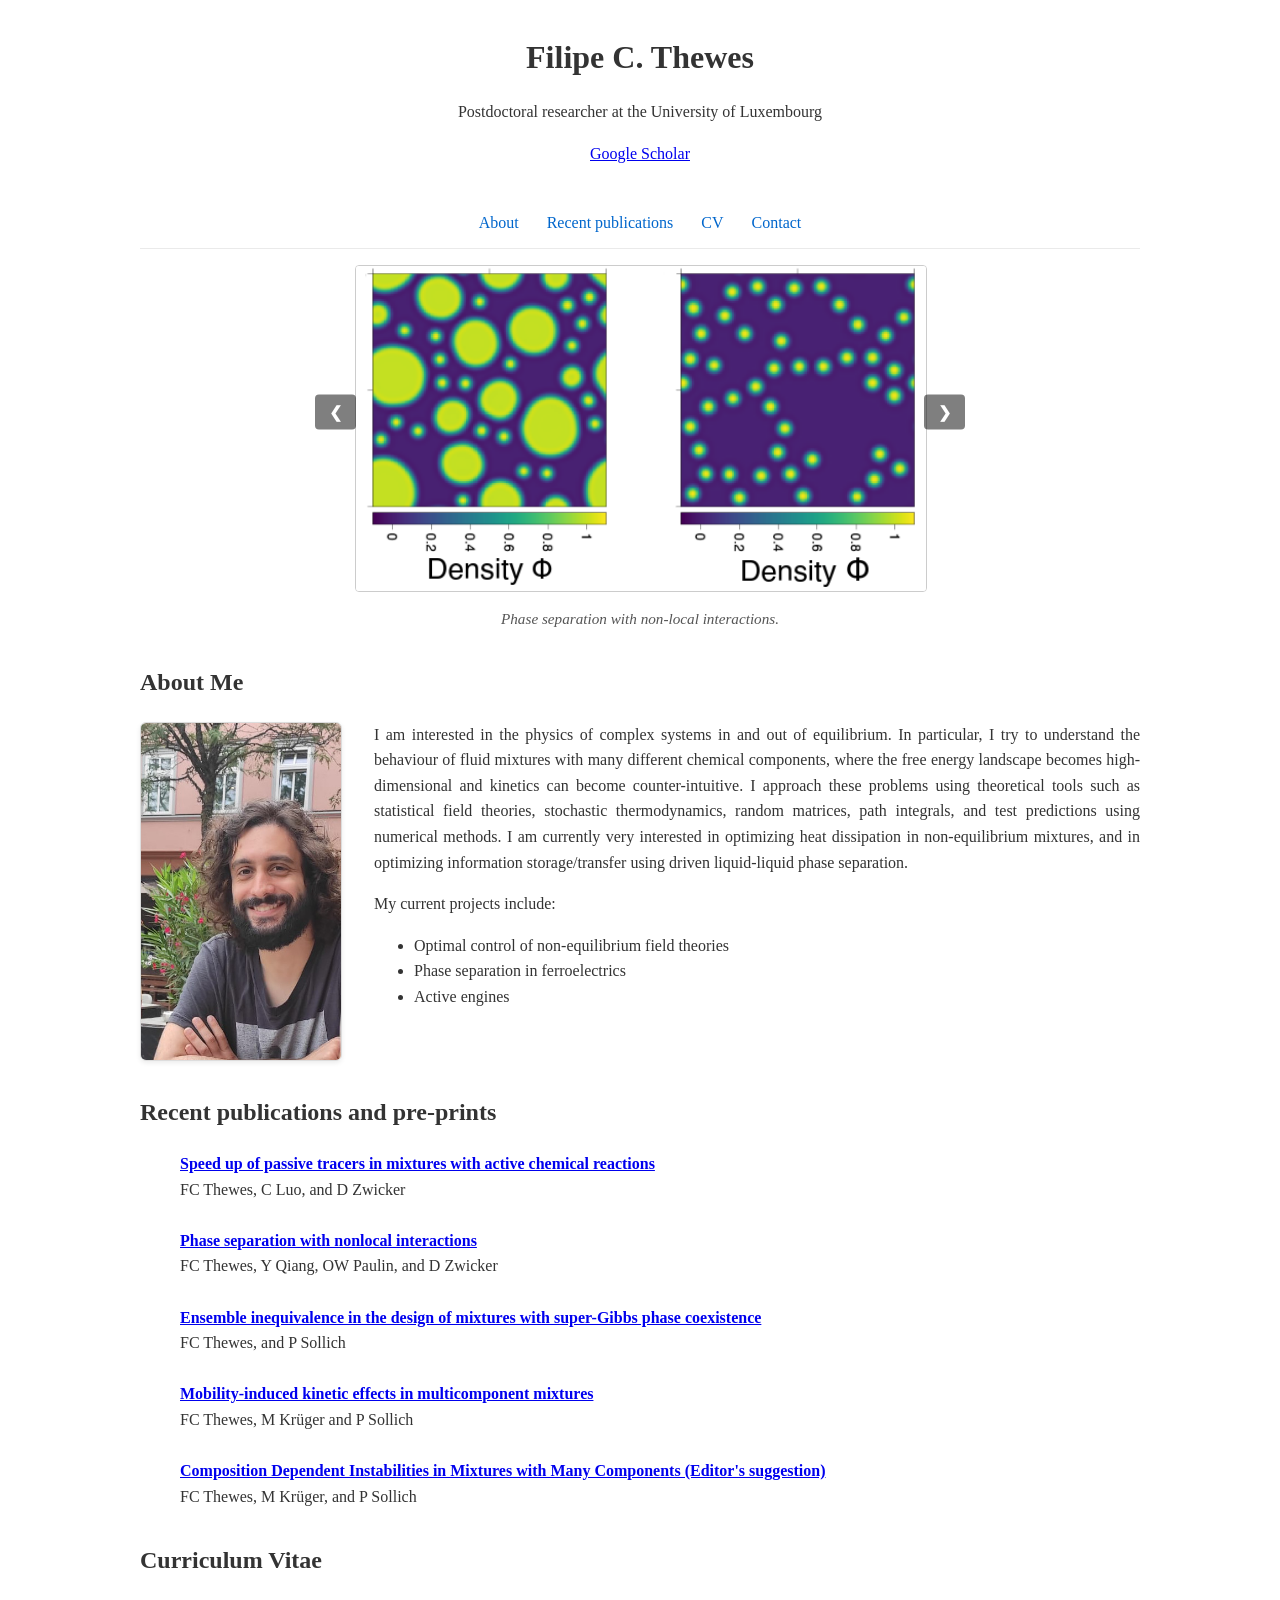
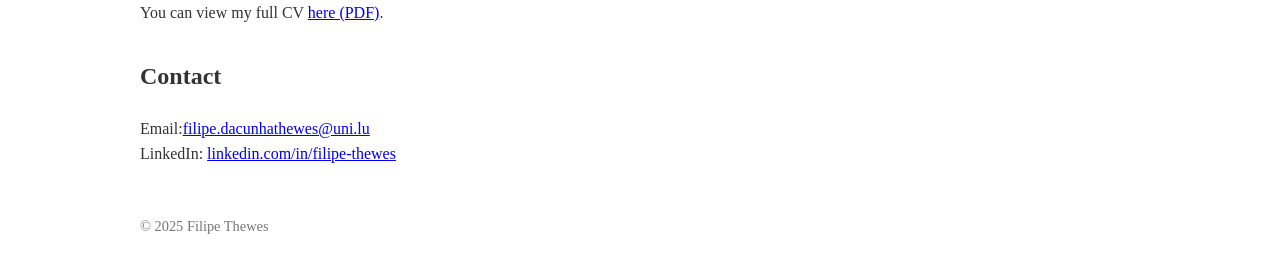
==== index.html @ d5fe1cc4 "add profile pic" ====
<!DOCTYPE html>
<html lang="en">
  <head>
    <meta charset="UTF-8">
    <meta name="google-site-verification" content="Jev_NbAB63cJCRAbloVKGVjJa5buqXzDgKk3hiLRPN8" />
    <meta name="viewport" content="width=device-width, initial-scale=1.0">
    <meta name="robots" content="index, follow">
    <title>Filipe Thewes </title>
    <style>
      html {
	  scroll-behavior: smooth;
      }
      body {
	  font-family: Georgia, serif;
	  max-width: 1000px;
	  margin: 2rem auto;
	  padding: 0 1rem;
	  line-height: 1.6;
	  color: #333;
      }
      header {
	  text-align: center;
	  margin-bottom: 2rem;
      }
      h1 {
	  margin: 0;
	  font-size: 2rem;
      }
      nav {
	  position: sticky;
	  top: 0;
	  background-color: #ffffff; /* Ensures page content doesn't show through as you scroll */
	  padding: 0.75rem 0;
	  margin-top: 1rem;
	  border-bottom: 1px solid #eaeaea; /* Adds a clean separator line when scrolling */
	  z-index: 1000; /* Keeps nav on top of images and figure overlays */
	  text-align: center;
	  }
	   
	   /* Optional: Keep links aligned nicely */
	   nav a {
	       display: inline-block; /* Helps with spacing and alignment */
	       margin: 0 0.75rem;
	       text-decoration: none;
	       color: #0066cc;
	       font-weight: 500;
	   }
      section {
	  margin-bottom: 2rem;
      }
      footer {
	  font-size: 0.9rem;
	  text-align: center;
	  color: #777;
	  margin-top: 3rem;
      }

      #about p {
	  text-align: justify;
      }

      /* --- SLIDESHOW STYLES --- */
      .slideshow-container {
	  max-width: 650px;
	  position: relative;
	  margin: 0 auto;
      }

      .slide {
	  display: none; /* Hidden by default */
	  text-align: center;
      }

      .slide img {
	  width: 100%;
	  max-width: 600px;
	  height: auto;
	  border: 1px solid #ccc;
	  border-radius: 4px;
      }

      .slide figcaption {
	  font-size: 0.95rem;
	  color: #555;
	  margin-top: 0.5rem;
	  font-style: italic;
      }

      /* Next & Previous buttons */
      .prev, .next {
	  cursor: pointer;
	  position: absolute;
	  top: 40%;
	  transform: translateY(-50%);
	  padding: 8px 14px;
	  color: #fff;
	  background-color: rgba(0, 0, 0, 0.5);
	  font-weight: bold;
	  font-size: 16px;
	  border: none;
	  border-radius: 4px;
	  user-select: none;
	  transition: background-color 0.2s ease;
      }

      .next {
	  right: 0;
      }

      .prev {
	  left: 0;
      }

      .prev:hover, .next:hover {
	  background-color: rgba(0, 0, 0, 0.85);
      }

      /* Fade animation transition */
      .fade {
	  animation: fadeEffect 0.4s;
      }

      @keyframes fadeEffect {
	  from { opacity: 0.4; }
	  to { opacity: 1; }
      }
      /* Container for photo + text */
      .about-container {
	  display: flex;
	  gap: 2rem;
	  align-items: flex-start;
      }

      /* Headshot styling */
      .profile-photo {
	  width: 200px; /* Standard portrait width */
	  height: auto;
	  border-radius: 6px; /* Subtle rounded edges; use 50% for a circular photo */
	  border: 1px solid #ddd;
	  box-shadow: 0 2px 5px rgba(0,0,0,0.08);
	  flex-shrink: 0; /* Prevents photo from shrinking */
      }

      .about-text {
	  flex: 1;
      }

      /* Mobile responsive layout (stacks vertically on smaller screens) */
      @media (max-width: 650px) {
	  .about-container {
	      flex-direction: column;
	      align-items: center;
	  }

	  .profile-photo {
	      width: 180px;
	  }
      }
      /* Removes top margin from the first paragraph in your bio text */
      .about-text p:first-child {
	  margin-top: 0;
      }
    </style>

    <script type="application/ld+json">
      {
	  "@context": "https://schema.org",
	  "@type": "Person",
	  "name": "Filipe C. Thewes",
	  "url": "https://fthewes.github.io",
	  "jobTitle": "Academic Researcher",
	  "worksFor": {
	      "@type": "EducationalOrganization",
	      "name": "University of Luxembourg"
	  },
	  "sameAs": [
	      "https://scholar.google.com/citations?user=MUZJZEIAAAAJ&hl=en",
	      "https://orcid.org/0000-0002-6674-6505",
	      "linkedin.com/in/filipe-thewes"
	  ]
      }
    </script>
    
  </head>
  <body>
    <header>
      <h1>Filipe C. Thewes</h1>
      <p>Postdoctoral researcher at the University of Luxembourg</p>
      <a href="https://scholar.google.com/citations?user=MUZJZEIAAAAJ&hl=en"> Google Scholar </a><br>
    </header>
    <nav>
	<a href="#about">About</a>
	<a href="#publications">Recent publications</a>
	<a href="#cv">CV</a>
	<a href="#contact">Contact</a>
    </nav>

    <!-- SLIDESHOW SECTION -->
    <section id="figures">
      <div class="slideshow-container">
	
	<!-- Figure 1 -->
	<div class="slide fade">
	  <figure>
            <img src="images/nonLocal.png" alt="Phase separation with non-local interactions">
            <figcaption>Phase separation with non-local interactions.</figcaption>
	  </figure>
	</div>

	<!-- Figure 2 -->
	<div class="slide fade">
	  <figure>
            <img src="images/interfDesign.png" alt="Interface design">
            <figcaption>Interface design in multicomponent mixtures </figcaption>
	  </figure>
	</div>

	<div class="slide fade">
	  <figure>
            <img src="images/tracer.png" alt="Tracer dynamics">
            <figcaption>Tracer dynamics in chemically active mixtures </figcaption>
	  </figure>
	</div>

	<!-- Navigation Buttons -->
	<button class="prev" onclick="changeSlide(-1)" aria-label="Previous Slide">&#10094;</button>
	<button class="next" onclick="changeSlide(1)" aria-label="Next Slide">&#10095;</button>

      </div>
    </section>

    <section id="about">
      <h2>About Me</h2>
      
      <div class="about-container">
	<!-- Your Profile Photo -->
	<img src="images/filipe-thewes.jpg" alt="Filipe C. Thewes" class="profile-photo">

	<!-- Bio Text -->
	<div class="about-text">
	  <p>
            I am interested in the physics of complex systems in and out of equilibrium. In particular, I try to understand the behaviour of fluid mixtures with many different chemical components, where the free energy landscape becomes high-dimensional and kinetics can become counter-intuitive. I approach these problems using theoretical tools such as statistical field theories, stochastic thermodynamics, random matrices, path integrals, and test predictions using numerical methods. I am currently very interested in optimizing heat dissipation in non-equilibrium mixtures, and in optimizing information storage/transfer using driven liquid-liquid phase separation.
	  </p>
	  <p>My current projects include:</p>
	  <ul>
            <li>Optimal control of non-equilibrium field theories</li>
            <li>Phase separation in ferroelectrics</li>
            <li>Active engines</li>
	  </ul>
	</div>
      </div>
    </section>
    
    <section id="about">

    <section id="publications">
      
      <h2>Recent publications and pre-prints</h2>
      <p>
	<ul>
	  <a href="https://arxiv.org/abs/2609.29416" target="_blank"><b>Speed up of passive tracers in mixtures with active chemical reactions</b></a>
          <br> FC Thewes, C Luo, and D Zwicker
          <br><br>
	  <a href="https://journals.aps.org/prresearch/abstract/10.1103/gdwt-v9yj" target="_blank"><b>Phase separation with nonlocal interactions</b></a>
          <br> FC Thewes, Y Qiang, OW Paulin, and D Zwicker
          <br><br>
          <a href="https://journals.aps.org/pre/abstract/10.1103/z6v8-pmm9" target="_blank"><b>Ensemble inequivalence in the design of mixtures with super-Gibbs phase coexistence</b></a>
          <br> FC Thewes, and P Sollich    
	  <br><br>
	  <a href="https://iopscience.iop.org/article/10.1209/0295-5075/ad60f3/meta" target="_blank"><b>Mobility-induced kinetic effects in multicomponent mixtures</b></a>
          <br> FC Thewes, M Krüger and P Sollich        
	  <br><br>
          <a href="https://journals.aps.org/prl/abstract/10.1103/PhysRevLett.131.058401" target="_blank"><b>Composition Dependent Instabilities in Mixtures with Many Components (Editor's suggestion)</b></a>
          <br> FC Thewes, M Krüger, and P Sollich
        </ul>
    </section>


    <section id="cv">
      <h2>Curriculum Vitae</h2>
      <p>
	You can view my full CV <a href="cv.pdf">here (PDF)</a>.
      </p>
    </section>


    <section id="contact">
      <h2>Contact</h2>
      <p>
	Email:<a href="mailto:filipe.dacunhathewes@uni.lu">filipe.dacunhathewes@uni.lu</a><br>
	<!--GitHub: <a href="https://github.com/yourusername">github.com/yourusername</a><br>-->
	LinkedIn: <a href="https://www.linkedin.com/in/filipe-thewes/">linkedin.com/in/filipe-thewes</a>
      </p>
    </section>


    <footer>
      <p>&copy; 2025 Filipe Thewes</p>
    </footer>

    <!-- SLIDESHOW JAVASCRIPT -->
    <script>
      let currentSlideIndex = 0;
      showSlide(currentSlideIndex);

      function changeSlide(n) {
	  showSlide(currentSlideIndex += n);
      }

      function showSlide(index) {
	  const slides = document.getElementsByClassName("slide");
	  
	  if (index >= slides.length) { currentSlideIndex = 0; }
	  if (index < 0) { currentSlideIndex = slides.length - 1; }

	  for (let i = 0; i < slides.length; i++) {
	      slides[i].style.display = "none";
	  }

	  slides[currentSlideIndex].style.display = "block";
      }
    </script>

  </body>
</html>
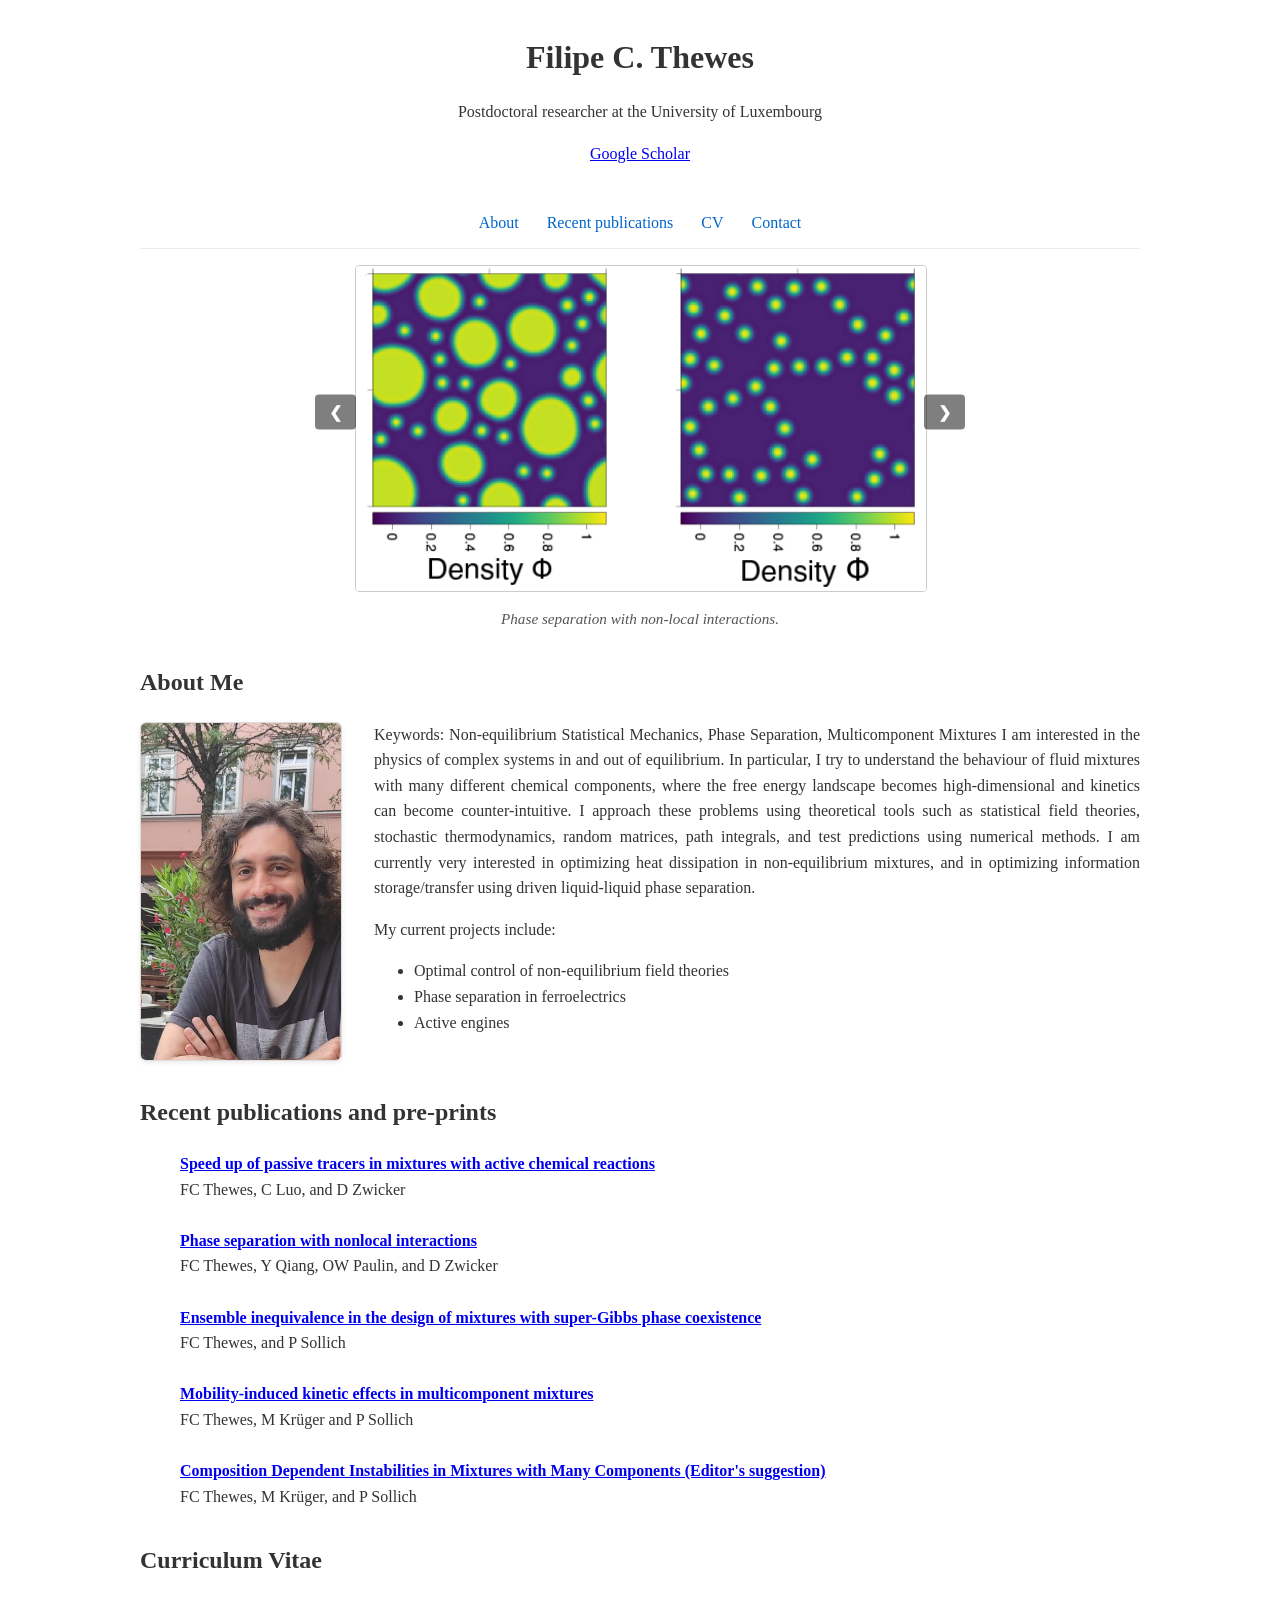
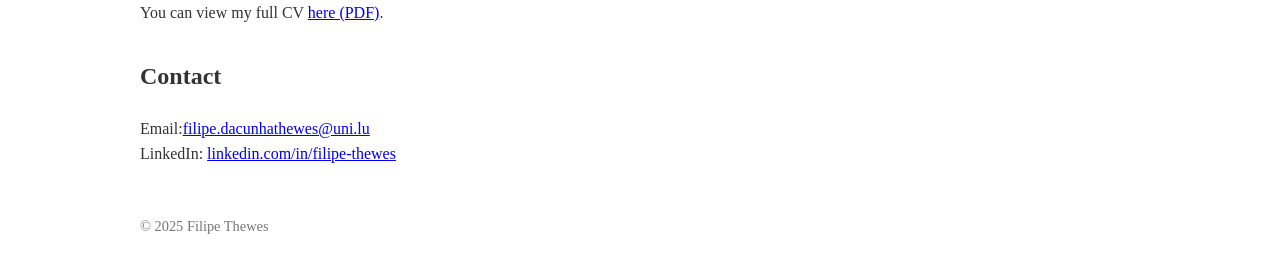
==== commit ad95b07b: "add keywords" ====
--- a/index.html
+++ b/index.html
@@ -5,7 +5,7 @@
     <meta name="google-site-verification" content="Jev_NbAB63cJCRAbloVKGVjJa5buqXzDgKk3hiLRPN8" />
     <meta name="viewport" content="width=device-width, initial-scale=1.0">
     <meta name="robots" content="index, follow">
-    <title>Filipe Thewes </title>
+    <title>Filipe C. Thewes </title>
     <style>
       html {
 	  scroll-behavior: smooth;
@@ -239,6 +239,7 @@
 	<!-- Bio Text -->
 	<div class="about-text">
 	  <p>
+	    Keywords: Non-equilibrium Statistical Mechanics, Phase Separation, Multicomponent Mixtures
             I am interested in the physics of complex systems in and out of equilibrium. In particular, I try to understand the behaviour of fluid mixtures with many different chemical components, where the free energy landscape becomes high-dimensional and kinetics can become counter-intuitive. I approach these problems using theoretical tools such as statistical field theories, stochastic thermodynamics, random matrices, path integrals, and test predictions using numerical methods. I am currently very interested in optimizing heat dissipation in non-equilibrium mixtures, and in optimizing information storage/transfer using driven liquid-liquid phase separation.
 	  </p>
 	  <p>My current projects include:</p>
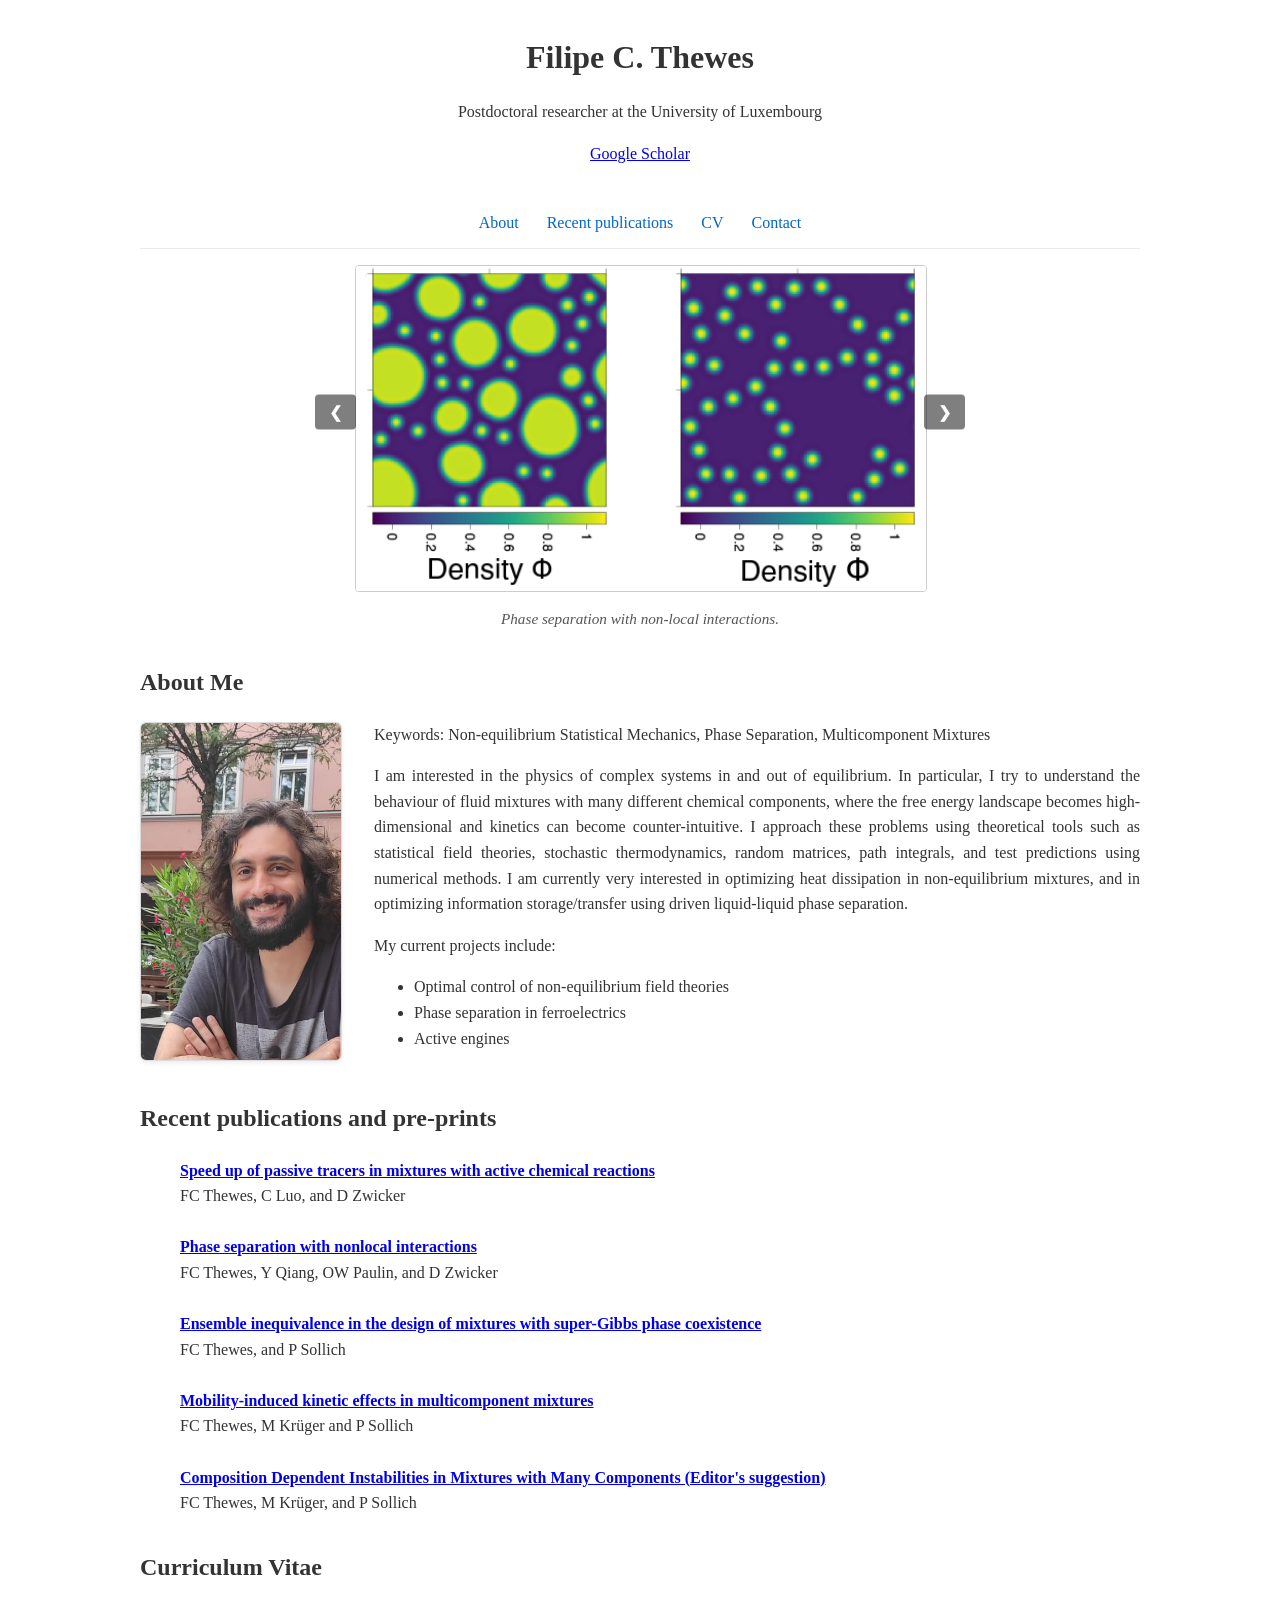
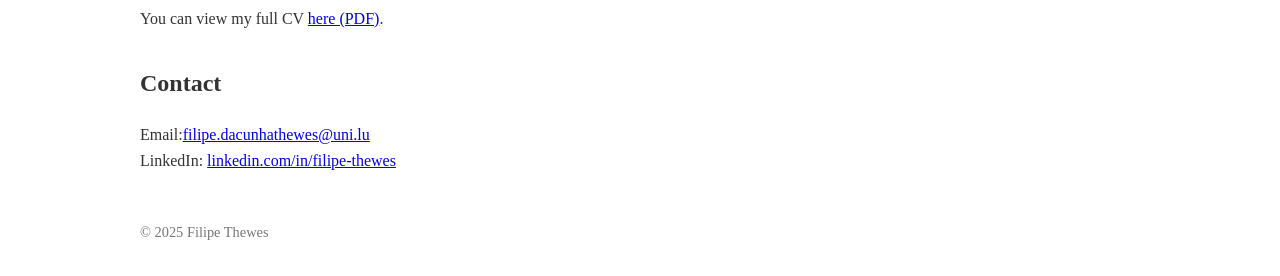
==== commit 560dbc55: "add keywords" ====
--- a/index.html
+++ b/index.html
@@ -240,6 +240,7 @@
 	<div class="about-text">
 	  <p>
 	    Keywords: Non-equilibrium Statistical Mechanics, Phase Separation, Multicomponent Mixtures
+	   <p> 
             I am interested in the physics of complex systems in and out of equilibrium. In particular, I try to understand the behaviour of fluid mixtures with many different chemical components, where the free energy landscape becomes high-dimensional and kinetics can become counter-intuitive. I approach these problems using theoretical tools such as statistical field theories, stochastic thermodynamics, random matrices, path integrals, and test predictions using numerical methods. I am currently very interested in optimizing heat dissipation in non-equilibrium mixtures, and in optimizing information storage/transfer using driven liquid-liquid phase separation.
 	  </p>
 	  <p>My current projects include:</p>
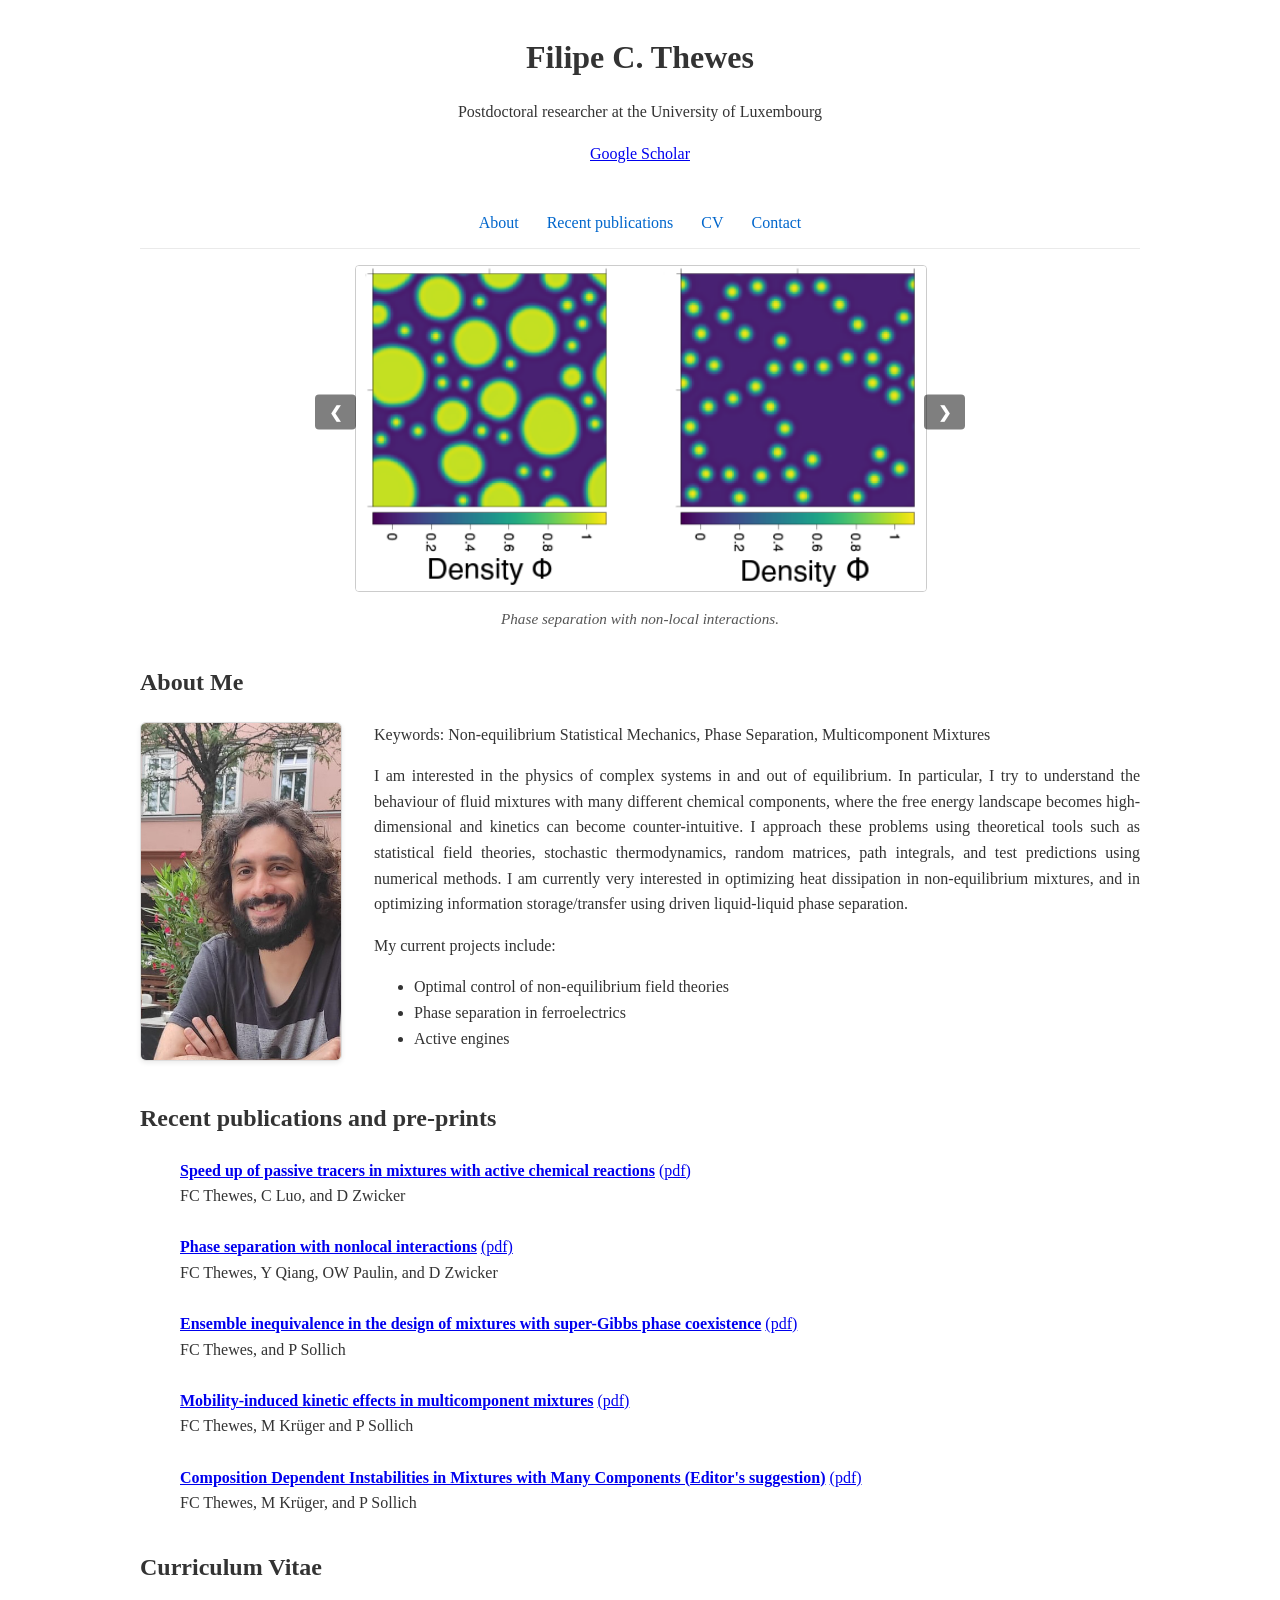
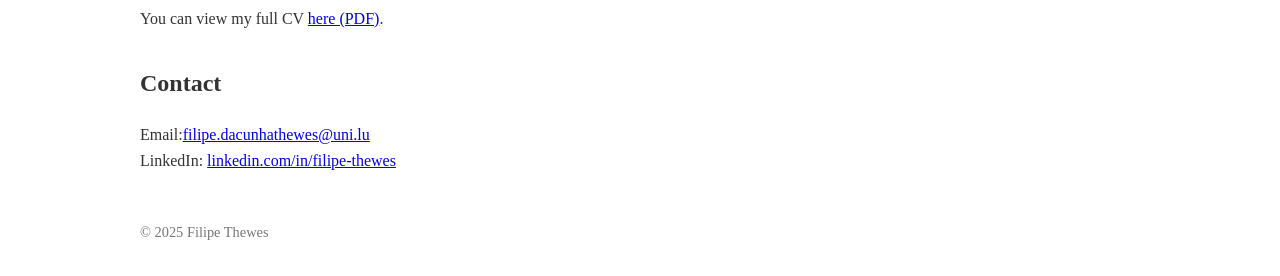
==== commit bf5952d2: "add pdf" ====
--- a/index.html
+++ b/index.html
@@ -260,19 +260,19 @@
       <h2>Recent publications and pre-prints</h2>
       <p>
 	<ul>
-	  <a href="https://arxiv.org/abs/2609.29416" target="_blank"><b>Speed up of passive tracers in mixtures with active chemical reactions</b></a>
-          <br> FC Thewes, C Luo, and D Zwicker
+	  <a href="https://arxiv.org/abs/2609.29416" target="_blank"><b>Speed up of passive tracers in mixtures with active chemical reactions</b></a> <a href=papers/2609.29416v1.pdf>(pdf)</a>
+          <br> FC Thewes, C Luo, and D Zwicker 
           <br><br>
-	  <a href="https://journals.aps.org/prresearch/abstract/10.1103/gdwt-v9yj" target="_blank"><b>Phase separation with nonlocal interactions</b></a>
+	  <a href="https://journals.aps.org/prresearch/abstract/10.1103/gdwt-v9yj" target="_blank"><b>Phase separation with nonlocal interactions</b></a> <a href=papers/2511.05214v1.pdf>(pdf)</a>
           <br> FC Thewes, Y Qiang, OW Paulin, and D Zwicker
           <br><br>
-          <a href="https://journals.aps.org/pre/abstract/10.1103/z6v8-pmm9" target="_blank"><b>Ensemble inequivalence in the design of mixtures with super-Gibbs phase coexistence</b></a>
+          <a href="https://journals.aps.org/pre/abstract/10.1103/z6v8-pmm9" target="_blank"><b>Ensemble inequivalence in the design of mixtures with super-Gibbs phase coexistence</b></a> <a href=papers/2501.07734v1.pdf>(pdf)</a>
           <br> FC Thewes, and P Sollich    
 	  <br><br>
-	  <a href="https://iopscience.iop.org/article/10.1209/0295-5075/ad60f3/meta" target="_blank"><b>Mobility-induced kinetic effects in multicomponent mixtures</b></a>
+	  <a href="https://iopscience.iop.org/article/10.1209/0295-5075/ad60f3/meta" target="_blank"><b>Mobility-induced kinetic effects in multicomponent mixtures</b></a> <a href=papers/2405.02159v1.pdf>(pdf)</a>
           <br> FC Thewes, M Krüger and P Sollich        
 	  <br><br>
-          <a href="https://journals.aps.org/prl/abstract/10.1103/PhysRevLett.131.058401" target="_blank"><b>Composition Dependent Instabilities in Mixtures with Many Components (Editor's suggestion)</b></a>
+          <a href="https://journals.aps.org/prl/abstract/10.1103/PhysRevLett.131.058401" target="_blank"><b>Composition Dependent Instabilities in Mixtures with Many Components (Editor's suggestion)</b></a> <a href=papers/2211.04170v1.pdf>(pdf)</a>
           <br> FC Thewes, M Krüger, and P Sollich
         </ul>
     </section>
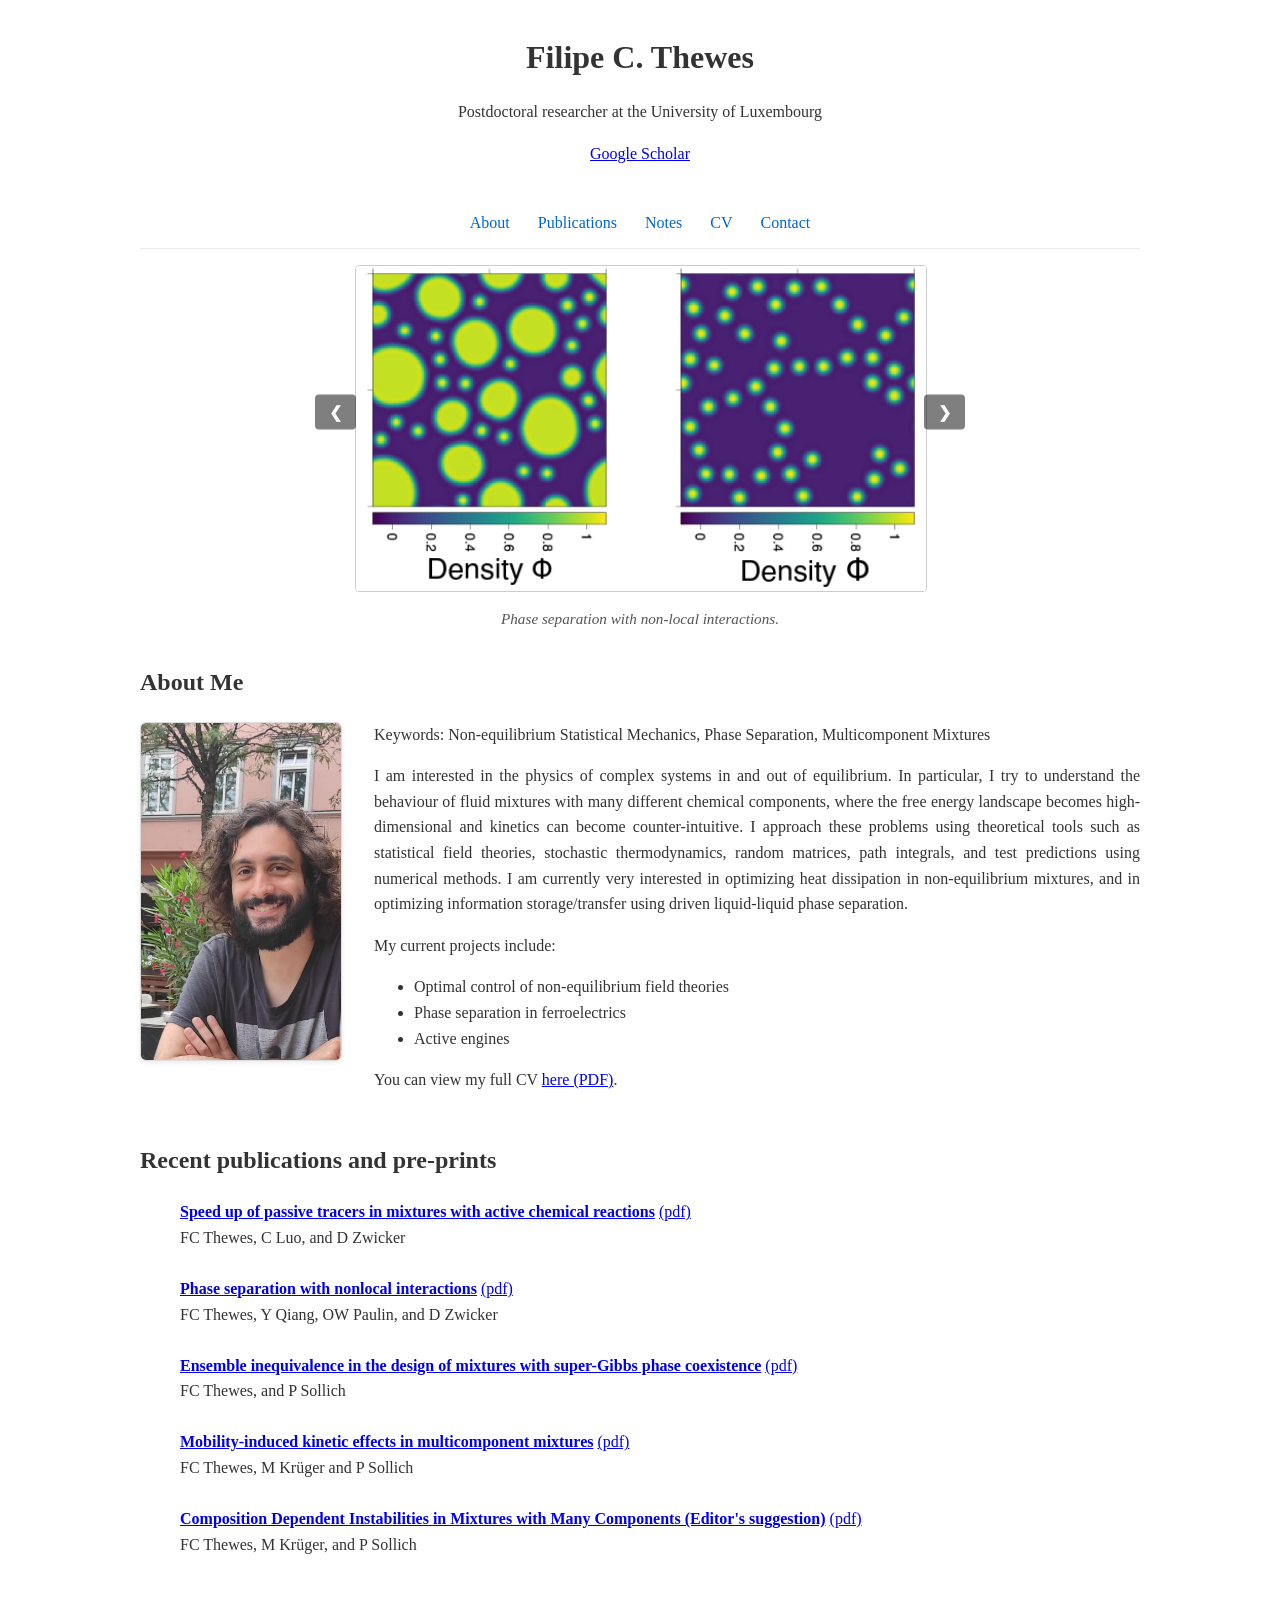
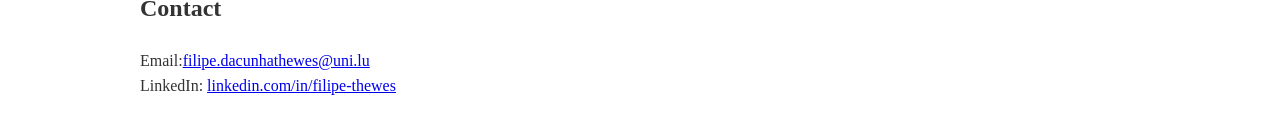
==== commit 12a42176: "update" ====
--- a/index.html
+++ b/index.html
@@ -6,161 +6,7 @@
     <meta name="viewport" content="width=device-width, initial-scale=1.0">
     <meta name="robots" content="index, follow">
     <title>Filipe C. Thewes </title>
-    <style>
-      html {
-	  scroll-behavior: smooth;
-      }
-      body {
-	  font-family: Georgia, serif;
-	  max-width: 1000px;
-	  margin: 2rem auto;
-	  padding: 0 1rem;
-	  line-height: 1.6;
-	  color: #333;
-      }
-      header {
-	  text-align: center;
-	  margin-bottom: 2rem;
-      }
-      h1 {
-	  margin: 0;
-	  font-size: 2rem;
-      }
-      nav {
-	  position: sticky;
-	  top: 0;
-	  background-color: #ffffff; /* Ensures page content doesn't show through as you scroll */
-	  padding: 0.75rem 0;
-	  margin-top: 1rem;
-	  border-bottom: 1px solid #eaeaea; /* Adds a clean separator line when scrolling */
-	  z-index: 1000; /* Keeps nav on top of images and figure overlays */
-	  text-align: center;
-	  }
-	   
-	   /* Optional: Keep links aligned nicely */
-	   nav a {
-	       display: inline-block; /* Helps with spacing and alignment */
-	       margin: 0 0.75rem;
-	       text-decoration: none;
-	       color: #0066cc;
-	       font-weight: 500;
-	   }
-      section {
-	  margin-bottom: 2rem;
-      }
-      footer {
-	  font-size: 0.9rem;
-	  text-align: center;
-	  color: #777;
-	  margin-top: 3rem;
-      }
-
-      #about p {
-	  text-align: justify;
-      }
-
-      /* --- SLIDESHOW STYLES --- */
-      .slideshow-container {
-	  max-width: 650px;
-	  position: relative;
-	  margin: 0 auto;
-      }
-
-      .slide {
-	  display: none; /* Hidden by default */
-	  text-align: center;
-      }
-
-      .slide img {
-	  width: 100%;
-	  max-width: 600px;
-	  height: auto;
-	  border: 1px solid #ccc;
-	  border-radius: 4px;
-      }
-
-      .slide figcaption {
-	  font-size: 0.95rem;
-	  color: #555;
-	  margin-top: 0.5rem;
-	  font-style: italic;
-      }
-
-      /* Next & Previous buttons */
-      .prev, .next {
-	  cursor: pointer;
-	  position: absolute;
-	  top: 40%;
-	  transform: translateY(-50%);
-	  padding: 8px 14px;
-	  color: #fff;
-	  background-color: rgba(0, 0, 0, 0.5);
-	  font-weight: bold;
-	  font-size: 16px;
-	  border: none;
-	  border-radius: 4px;
-	  user-select: none;
-	  transition: background-color 0.2s ease;
-      }
-
-      .next {
-	  right: 0;
-      }
-
-      .prev {
-	  left: 0;
-      }
-
-      .prev:hover, .next:hover {
-	  background-color: rgba(0, 0, 0, 0.85);
-      }
-
-      /* Fade animation transition */
-      .fade {
-	  animation: fadeEffect 0.4s;
-      }
-
-      @keyframes fadeEffect {
-	  from { opacity: 0.4; }
-	  to { opacity: 1; }
-      }
-      /* Container for photo + text */
-      .about-container {
-	  display: flex;
-	  gap: 2rem;
-	  align-items: flex-start;
-      }
-
-      /* Headshot styling */
-      .profile-photo {
-	  width: 200px; /* Standard portrait width */
-	  height: auto;
-	  border-radius: 6px; /* Subtle rounded edges; use 50% for a circular photo */
-	  border: 1px solid #ddd;
-	  box-shadow: 0 2px 5px rgba(0,0,0,0.08);
-	  flex-shrink: 0; /* Prevents photo from shrinking */
-      }
-
-      .about-text {
-	  flex: 1;
-      }
-
-      /* Mobile responsive layout (stacks vertically on smaller screens) */
-      @media (max-width: 650px) {
-	  .about-container {
-	      flex-direction: column;
-	      align-items: center;
-	  }
-
-	  .profile-photo {
-	      width: 180px;
-	  }
-      }
-      /* Removes top margin from the first paragraph in your bio text */
-      .about-text p:first-child {
-	  margin-top: 0;
-      }
-    </style>
+    <link rel="stylesheet" href="styles.css">
 
     <script type="application/ld+json">
       {
@@ -189,10 +35,11 @@
       <a href="https://scholar.google.com/citations?user=MUZJZEIAAAAJ&hl=en"> Google Scholar </a><br>
     </header>
     <nav>
-	<a href="#about">About</a>
-	<a href="#publications">Recent publications</a>
-	<a href="#cv">CV</a>
-	<a href="#contact">Contact</a>
+      <a href="index.html#about">About</a>
+      <a href="publications.html">Publications</a>
+      <a href="notes.html">Notes</a>
+      <a href="index.html#cv">CV</a>
+      <a href="index.html#contact">Contact</a>
     </nav>
 
     <!-- SLIDESHOW SECTION -->
@@ -249,6 +96,9 @@
             <li>Phase separation in ferroelectrics</li>
             <li>Active engines</li>
 	  </ul>
+	  <p>
+	    You can view my full CV <a href="cv.pdf">here (PDF)</a>.
+	  </p>
 	</div>
       </div>
     </section>
@@ -278,14 +128,6 @@
     </section>
 
 
-    <section id="cv">
-      <h2>Curriculum Vitae</h2>
-      <p>
-	You can view my full CV <a href="cv.pdf">here (PDF)</a>.
-      </p>
-    </section>
-
-
     <section id="contact">
       <h2>Contact</h2>
       <p>
@@ -294,11 +136,6 @@
 	LinkedIn: <a href="https://www.linkedin.com/in/filipe-thewes/">linkedin.com/in/filipe-thewes</a>
       </p>
     </section>
-
-
-    <footer>
-      <p>&copy; 2025 Filipe Thewes</p>
-    </footer>
 
     <!-- SLIDESHOW JAVASCRIPT -->
     <script>
--- a/styles.css
+++ b/styles.css
@@ -0,0 +1,214 @@
+/* Global layout and typography */
+html {
+  scroll-behavior: smooth;
+}
+
+body {
+  font-family: Georgia, serif;
+  max-width: 1000px;
+  margin: 2rem auto;
+  padding: 0 1rem;
+  line-height: 1.6;
+  color: #333;
+}
+
+header {
+  text-align: center;
+  margin-bottom: 2rem;
+}
+
+h1 {
+  margin: 0;
+  font-size: 2rem;
+}
+
+h2 {
+  margin-top: 2rem;
+}
+
+/* Navigation (shared across pages) */
+nav {
+  position: sticky;
+  top: 0;
+  background-color: #ffffff; /* Prevent content showing through on scroll */
+  padding: 0.75rem 0;
+  margin-top: 1rem;
+  border-bottom: 1px solid #eaeaea; /* Subtle separator */
+  z-index: 1000; /* Keep nav above figures/images */
+  text-align: center;
+}
+
+nav a {
+  display: inline-block;
+  margin: 0 0.75rem;
+  text-decoration: none;
+  color: #0066cc;
+  font-weight: 500;
+}
+
+nav a:hover {
+  text-decoration: underline;
+}
+
+section {
+  margin-bottom: 2rem;
+}
+
+footer {
+  font-size: 0.9rem;
+  text-align: center;
+  color: #777;
+  margin-top: 3rem;
+}
+
+/* About section layout: photo + text */
+#about p {
+  text-align: justify;
+}
+
+.about-container {
+  display: flex;
+  gap: 2rem;
+  align-items: flex-start;
+}
+
+.profile-photo {
+  width: 200px;
+  height: auto;
+  border-radius: 6px;
+  border: 1px solid #ddd;
+  box-shadow: 0 2px 5px rgba(0, 0, 0, 0.08);
+  flex-shrink: 0;
+}
+
+.about-text {
+  flex: 1;
+}
+
+/* Remove top margin from first paragraph in the bio */
+.about-text p:first-child {
+  margin-top: 0;
+}
+
+/* Mobile responsiveness for about section */
+@media (max-width: 650px) {
+  .about-container {
+    flex-direction: column;
+    align-items: center;
+  }
+
+  .profile-photo {
+    width: 180px;
+  }
+}
+
+/* --- Slideshow styles (used on index page) --- */
+.slideshow-container {
+  max-width: 650px;
+  position: relative;
+  margin: 0 auto;
+}
+
+.slide {
+  display: none; /* Hidden by default */
+  text-align: center;
+}
+
+.slide img {
+  width: 100%;
+  max-width: 600px;
+  height: auto;
+  border: 1px solid #ccc;
+  border-radius: 4px;
+}
+
+.slide figcaption {
+  font-size: 0.95rem;
+  color: #555;
+  margin-top: 0.5rem;
+  font-style: italic;
+}
+
+/* Next & Previous buttons */
+.prev,
+.next {
+  cursor: pointer;
+  position: absolute;
+  top: 40%;
+  transform: translateY(-50%);
+  padding: 8px 14px;
+  color: #fff;
+  background-color: rgba(0, 0, 0, 0.5);
+  font-weight: bold;
+  font-size: 16px;
+  border: none;
+  border-radius: 4px;
+  user-select: none;
+  transition: background-color 0.2s ease;
+}
+
+.next {
+  right: 0;
+}
+
+.prev {
+  left: 0;
+}
+
+.prev:hover,
+.next:hover {
+  background-color: rgba(0, 0, 0, 0.85);
+}
+
+/* Fade animation transition */
+.fade {
+  animation: fadeEffect 0.4s;
+}
+
+@keyframes fadeEffect {
+  from { opacity: 0.4; }
+  to { opacity: 1; }
+}
+
+/* --- Publications page helpers --- */
+.pub-year {
+  margin-top: 1.5rem;
+  margin-bottom: 0.5rem;
+  font-size: 1.25rem;
+}
+
+.pub-list {
+  list-style: none;
+  padding-left: 0;
+}
+
+.pub-list li {
+  margin-bottom: 1rem;
+}
+
+.pub-title {
+  font-weight: bold;
+}
+
+.pub-links a {
+  margin-right: 0.5rem;
+}
+
+/* --- Notes page helpers --- */
+.notes-list {
+  list-style: none;
+  padding-left: 0;
+}
+
+.notes-list li {
+  margin-bottom: 1rem;
+}
+
+.note-title {
+  font-weight: bold;
+}
+
+.note-meta {
+  font-size: 0.9rem;
+  color: #666;
+}
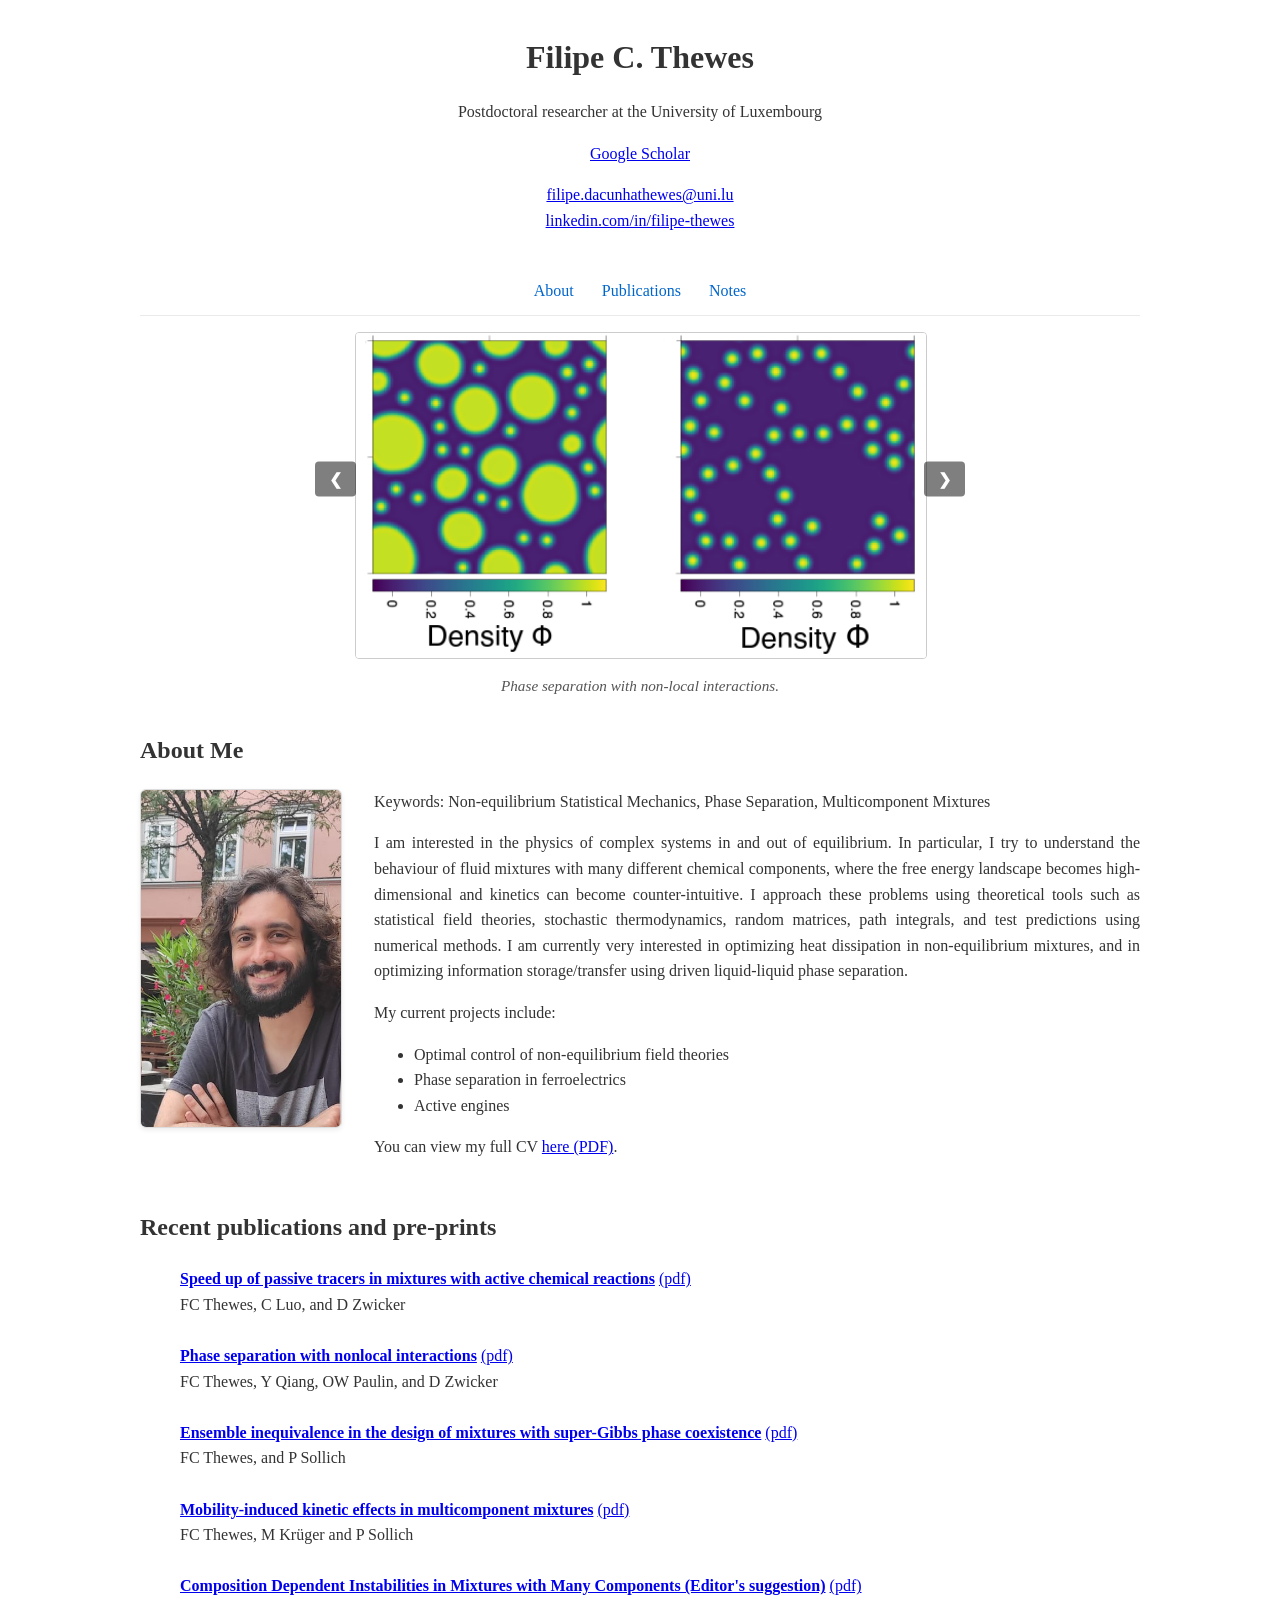
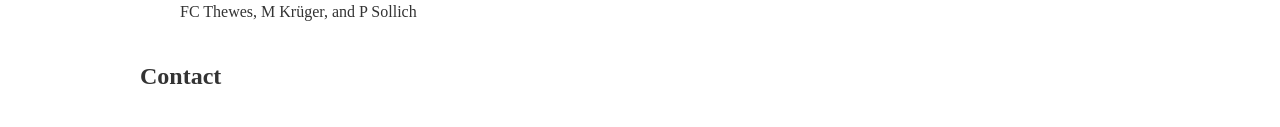
==== commit 200cf583: "update" ====
--- a/index.html
+++ b/index.html
@@ -33,13 +33,16 @@
       <h1>Filipe C. Thewes</h1>
       <p>Postdoctoral researcher at the University of Luxembourg</p>
       <a href="https://scholar.google.com/citations?user=MUZJZEIAAAAJ&hl=en"> Google Scholar </a><br>
+       <p>
+	 <a href="mailto:filipe.dacunhathewes@uni.lu">filipe.dacunhathewes@uni.lu</a><br>
+	<!--GitHub: <a href="https://github.com/yourusername">github.com/yourusername</a><br>-->
+	<a href="https://www.linkedin.com/in/filipe-thewes/">linkedin.com/in/filipe-thewes</a>
+      </p>
     </header>
     <nav>
       <a href="index.html#about">About</a>
       <a href="publications.html">Publications</a>
-      <a href="notes.html">Notes</a>
-      <a href="index.html#cv">CV</a>
-      <a href="index.html#contact">Contact</a>
+      <a href="notes.html">Notes</a>    
     </nav>
 
     <!-- SLIDESHOW SECTION -->
@@ -130,11 +133,7 @@
 
     <section id="contact">
       <h2>Contact</h2>
-      <p>
-	Email:<a href="mailto:filipe.dacunhathewes@uni.lu">filipe.dacunhathewes@uni.lu</a><br>
-	<!--GitHub: <a href="https://github.com/yourusername">github.com/yourusername</a><br>-->
-	LinkedIn: <a href="https://www.linkedin.com/in/filipe-thewes/">linkedin.com/in/filipe-thewes</a>
-      </p>
+
     </section>
 
     <!-- SLIDESHOW JAVASCRIPT -->
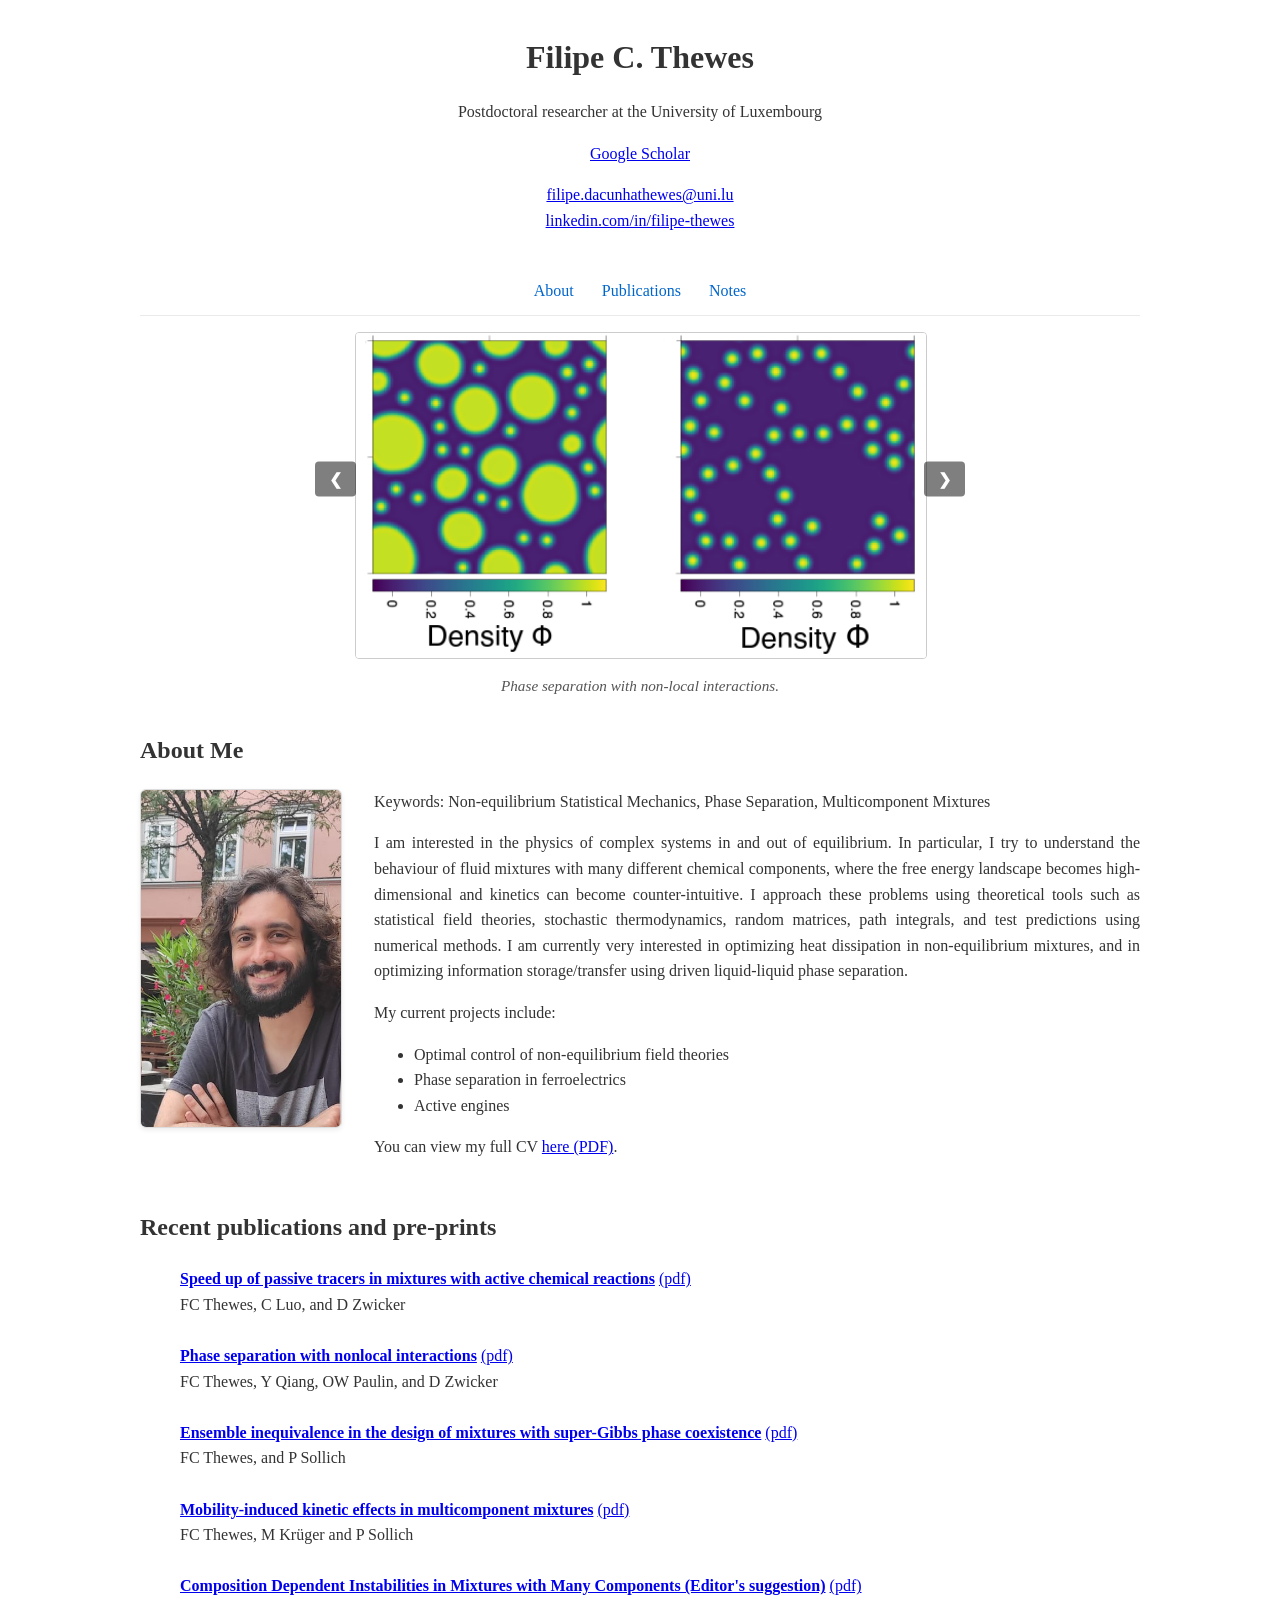
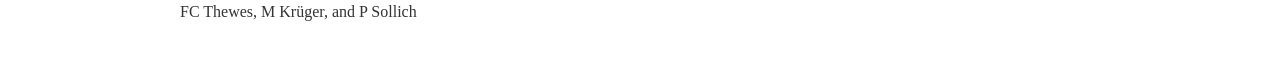
==== commit b1d416ab: "update" ====
--- a/index.html
+++ b/index.html
@@ -40,7 +40,7 @@
       </p>
     </header>
     <nav>
-      <a href="index.html#about">About</a>
+      <a href="index.html">About</a>
       <a href="publications.html">Publications</a>
       <a href="notes.html">Notes</a>    
     </nav>
@@ -131,11 +131,6 @@
     </section>
 
 
-    <section id="contact">
-      <h2>Contact</h2>
-
-    </section>
-
     <!-- SLIDESHOW JAVASCRIPT -->
     <script>
       let currentSlideIndex = 0;
